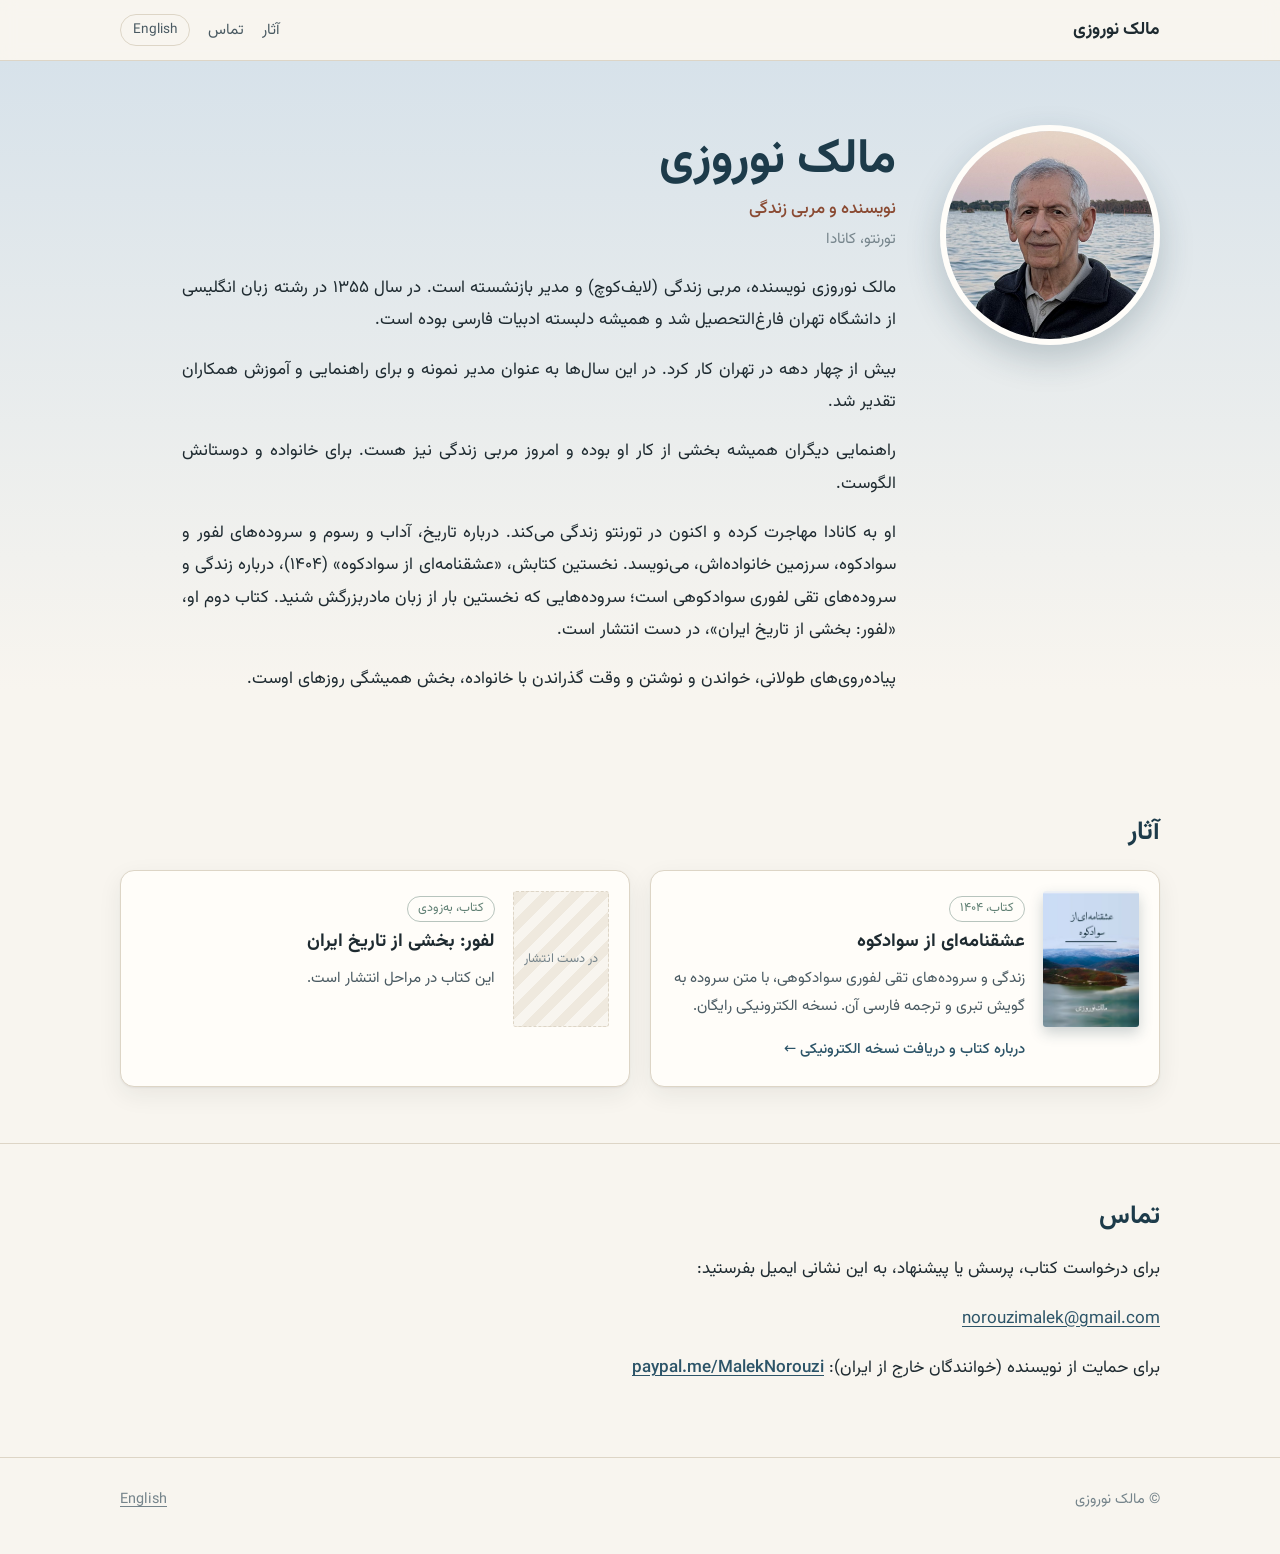
==== index.html @ 85e14bf8 "Add files via upload" ====
<!doctype html>
<html lang="fa" dir="rtl">
<head>
  <meta charset="utf-8">
  <meta name="viewport" content="width=device-width, initial-scale=1">
  <title>مالک نوروزی</title>
  <meta name="description" content="مالک نوروزی، نویسنده و مربی زندگی در تورنتو. نوشته‌هایی درباره تاریخ، آداب و رسوم و سروده‌های لفور و سوادکوه.">
  <link rel="canonical" href="https://maleknorouzi.com/">
  <meta property="og:type" content="profile">
  <meta property="og:title" content="مالک نوروزی">
  <meta property="og:description" content="کتاب‌ها و نوشته‌هایی درباره تاریخ، فرهنگ و سروده‌های لفور، سوادکوه و مازندران.">
  <meta property="og:image" content="https://maleknorouzi.com/assets/img/og.jpg">
  <link rel="alternate" hreflang="fa" href="https://maleknorouzi.com/">
  <link rel="alternate" hreflang="en" href="https://maleknorouzi.com/en/">
  <link rel="icon" href="assets/img/favicon.svg" type="image/svg+xml">
  <link rel="stylesheet" href="assets/css/site.css">
</head>
<body>

<header class="site-header">
  <div class="wrap">
    <a class="brand" href="./">مالک نوروزی</a>
    <nav class="nav">
      <a href="#works">آثار</a>
      <a href="#contact" data-requires="email">تماس</a>
      <a class="lang" href="en/" lang="en">English</a>
    </nav>
  </div>
</header>

<main>
  <section class="profile">
    <div class="wrap">
      <img class="headshot" src="assets/img/headshot.jpg" width="800" height="800" alt="مالک نوروزی">
      <div class="profile-text">
        <h1>مالک نوروزی</h1>
        <p class="role">نویسنده و مربی زندگی</p>
        <p class="place">تورنتو، کانادا</p>
        <div class="bio prose">
          <p>مالک نوروزی نویسنده، مربی زندگی (لایف‌کوچ) و مدیر بازنشسته است. در سال ۱۳۵۵ در رشته زبان انگلیسی از دانشگاه تهران فارغ‌التحصیل شد و همیشه دلبسته ادبیات فارسی بوده است.</p>
          <p>بیش از چهار دهه در تهران کار کرد. در این سال‌ها به عنوان مدیر نمونه و برای راهنمایی و آموزش همکاران تقدیر شد.</p>
          <p>راهنمایی دیگران همیشه بخشی از کار او بوده و امروز مربی زندگی نیز هست. برای خانواده و دوستانش الگوست.</p>
          <p>او به کانادا مهاجرت کرده و اکنون در تورنتو زندگی می‌کند. درباره تاریخ، آداب و رسوم و سروده‌های لفور و سوادکوه، سرزمین خانواده‌اش، می‌نویسد. نخستین کتابش، «عشقنامه‌ای از سوادکوه» (۱۴۰۴)، درباره زندگی و سروده‌های تقی لفوری سوادکوهی است؛ سروده‌هایی که نخستین بار از زبان مادربزرگش شنید. کتاب دوم او، «لفور: بخشی از تاریخ ایران»، در دست انتشار است.</p>
          <p>پیاده‌روی‌های طولانی، خواندن و نوشتن و وقت گذراندن با خانواده، بخش همیشگی روزهای اوست.</p>
        </div>
      </div>
    </div>
  </section>

  <section class="block" id="works">
    <div class="wrap">
      <h2>آثار</h2>
      <div class="works">

        <a class="work work-link" href="eshghnameh/">
          <img class="thumb" src="assets/img/cover-sm.jpg" width="420" height="594" alt="">
          <div>
            <span class="kind">کتاب، ۱۴۰۴</span>
            <h3>عشقنامه‌ای از سوادکوه</h3>
            <p>زندگی و سروده‌های تقی لفوری سوادکوهی، با متن سروده به گویش تبری و ترجمه فارسی آن. نسخه الکترونیکی رایگان.</p>
            <span class="more">درباره کتاب و دریافت نسخه الکترونیکی ←</span>
          </div>
        </a>

        <div class="work">
          <div class="thumb-placeholder">در دست انتشار</div>
          <div>
            <span class="kind">کتاب، به‌زودی</span>
            <h3>لفور: بخشی از تاریخ ایران</h3>
            <p>این کتاب در مراحل انتشار است.</p>
          </div>
        </div>

        <!-- ============================================================
             AUDIO PIECE TEMPLATE: copy this block, remove the comment
             markers, and put the .mp3 file in assets/audio/
        <div class="work audio">
          <div>
            <span class="kind">صوتی، ۱۴۰۴</span>
            <h3>عنوان قطعه</h3>
            <p>یک یا دو جمله درباره این قطعه.</p>
            <audio controls preload="none" src="assets/audio/FILE-NAME.mp3"></audio>
          </div>
        </div>
             ============================================================ -->

      </div>
    </div>
  </section>

  <section class="block" id="contact" data-requires="email">
    <div class="wrap"><div class="prose">
      <h2>تماس</h2>
      <p>برای درخواست کتاب، پرسش یا پیشنهاد، به این نشانی ایمیل بفرستید:</p>
      <p><a class="email-text" data-email-link data-show-address href="#"></a></p>
      <p>برای حمایت از نویسنده (خوانندگان خارج از ایران): <a class="paypal-link" href="https://paypal.me/MalekNorouzi" target="_blank" rel="noopener">paypal.me/MalekNorouzi</a></p>
    </div></div>
  </section>
</main>

<footer class="site-footer">
  <div class="wrap">
    <span>© مالک نوروزی</span>
    <a href="en/" lang="en">English</a>
  </div>
</footer>

<script src="assets/js/config.js"></script>
<script src="assets/js/site.js"></script>
</body>
</html>
---- assets/css/site.css ----
/* Malek Norouzi: personal site
   Fonts are self-hosted so the site does not depend on Google or any CDN
   (those can be slow or blocked for visitors in Iran). */

@font-face { font-family: "Vazirmatn"; src: url("../fonts/Vazirmatn-Regular.woff2") format("woff2"); font-weight: 400; font-display: swap; }
@font-face { font-family: "Vazirmatn"; src: url("../fonts/Vazirmatn-Medium.woff2") format("woff2"); font-weight: 500; font-display: swap; }
@font-face { font-family: "Vazirmatn"; src: url("../fonts/Vazirmatn-Bold.woff2") format("woff2"); font-weight: 700; font-display: swap; }

:root {
  --paper: #f8f5ef;
  --paper-2: #efe9de;
  --card: #fffdf9;
  --ink: #1e2a30;
  --ink-2: #4a5a62;
  --ink-3: #75848b;
  --line: #ddd5c6;
  --deep: #1d3b4a;        /* mountain slate from the cover */
  --deep-2: #2c5468;
  --lake: #5f7f73;
  --earth: #8a4a32;       /* red-brown hillside from the cover */
  --sky: #d7e2ea;
  --ok: #2f6b4f;
  --err: #9a3b2b;
  --radius: 14px;
  --shadow: 0 1px 2px rgba(30, 42, 48, .06), 0 8px 24px rgba(30, 42, 48, .07);
  color-scheme: light;
}
@media (prefers-color-scheme: dark) {
  :root {
    --paper: #12191d;
    --paper-2: #182227;
    --card: #1b262c;
    --ink: #e9e5dc;
    --ink-2: #b7bfc2;
    --ink-3: #8b979c;
    --line: #2c3a41;
    --deep: #9cc1d3;
    --deep-2: #b9d4e1;
    --lake: #8fb1a4;
    --earth: #d99a7c;
    --sky: #22313a;
    --ok: #7cc3a0;
    --err: #e59a86;
    --shadow: 0 1px 2px rgba(0,0,0,.3), 0 8px 24px rgba(0,0,0,.25);
    color-scheme: dark;
  }
}

* { box-sizing: border-box; }
html { -webkit-text-size-adjust: 100%; scroll-behavior: smooth; }
body {
  margin: 0;
  background: var(--paper);
  color: var(--ink);
  font-family: "Vazirmatn", Tahoma, "Segoe UI", system-ui, sans-serif;
  font-size: 17px;
  line-height: 1.9;
  text-rendering: optimizeLegibility;
}
html[lang="en"] body { line-height: 1.7; }

img { max-width: 100%; height: auto; display: block; }
a { color: var(--deep-2); text-underline-offset: 3px; }
a:hover { color: var(--earth); }

.wrap { width: min(1040px, 100% - 32px); margin-inline: auto; }

/* ---------- header ---------- */
.site-header {
  border-bottom: 1px solid var(--line);
  background: color-mix(in srgb, var(--paper) 88%, transparent);
  position: sticky; top: 0; z-index: 10;
  backdrop-filter: blur(8px);
}
.site-header .wrap {
  display: flex; align-items: center; justify-content: space-between;
  gap: 16px; min-height: 60px;
}
.brand { font-weight: 700; font-size: 1.1rem; color: var(--ink); text-decoration: none; letter-spacing: 0; }
.nav { display: flex; gap: 6px 18px; flex-wrap: wrap; align-items: center; }
.nav a { color: var(--ink-2); text-decoration: none; font-size: .95rem; }
.nav a:hover { color: var(--ink); }
.nav .lang {
  border: 1px solid var(--line); border-radius: 999px; padding: 2px 12px;
  font-size: .85rem; color: var(--ink-2);
}
@media (max-width: 560px) {
  .nav a:not(.lang) { display: none; }
}

/* ---------- hero (home) ---------- */
.hero {
  position: relative;
  padding: 72px 0 56px;
  background:
    linear-gradient(to bottom, var(--sky), var(--paper) 85%);
  overflow: hidden;
}
.hero .wrap { display: grid; grid-template-columns: 1.3fr .7fr; gap: 48px; align-items: center; }
.hero h1 { font-size: clamp(2.2rem, 6vw, 3.4rem); line-height: 1.25; margin: 0 0 12px; color: var(--deep); }
.hero .lede { font-size: 1.15rem; color: var(--ink-2); margin: 0 0 28px; max-width: 34em; }
.hero .cover-link { justify-self: center; }
.hero .cover-link img { width: 230px; border-radius: 4px; box-shadow: 0 18px 40px rgba(29,59,74,.28); transform: rotate(-1.5deg); transition: transform .3s; }
html[dir="ltr"] .hero .cover-link img { transform: rotate(1.5deg); }
.hero .cover-link:hover img { transform: rotate(0); }
@media (max-width: 760px) {
  .hero { padding: 44px 0 36px; }
  .hero .wrap { grid-template-columns: 1fr; gap: 28px; }
  .hero .cover-link img { width: 180px; }
}

.btn {
  display: inline-flex; align-items: center; justify-content: center; gap: 8px;
  padding: 10px 20px; border-radius: 999px;
  font: inherit; font-weight: 500; font-size: .98rem; line-height: 1.5;
  text-decoration: none; cursor: pointer; border: 1px solid transparent;
  transition: background .15s, color .15s, border-color .15s;
}
.btn-primary { background: var(--deep); color: var(--paper); }
.btn-primary:hover { background: var(--deep-2); color: var(--paper); }
.btn-ghost { background: transparent; color: var(--deep); border-color: color-mix(in srgb, var(--deep) 35%, transparent); }
.btn-ghost:hover { border-color: var(--deep); color: var(--deep); }
.btn-row { display: flex; flex-wrap: wrap; gap: 10px; }

/* ---------- sections ---------- */
section.block { padding: 56px 0; }
section.block + section.block { border-top: 1px solid var(--line); }
.eyebrow { color: var(--earth); font-weight: 500; font-size: .9rem; margin: 0 0 4px; letter-spacing: .02em; }
h2 { font-size: 1.6rem; line-height: 1.4; margin: 0 0 20px; color: var(--deep); }
h3 { font-size: 1.15rem; line-height: 1.5; margin: 0 0 8px; }
p { margin: 0 0 1em; }
.muted { color: var(--ink-3); }
.small { font-size: .9rem; }
.prose { max-width: 42em; }
.prose p { text-align: justify; }
html[lang="en"] .prose p { text-align: start; }
@media (max-width: 560px) { .prose p { text-align: start; } }

/* ---------- works grid ---------- */
.works { display: grid; grid-template-columns: repeat(auto-fill, minmax(290px, 1fr)); gap: 20px; }
.work {
  background: var(--card); border: 1px solid var(--line); border-radius: var(--radius);
  box-shadow: var(--shadow); padding: 20px; display: grid; grid-template-columns: 96px 1fr; gap: 18px;
  align-items: start;
}
.work .thumb { width: 96px; border-radius: 3px; box-shadow: 0 6px 14px rgba(29,59,74,.22); }
.work .thumb-placeholder {
  width: 96px; aspect-ratio: 1414 / 2000; border-radius: 3px;
  background: repeating-linear-gradient(135deg, var(--paper-2) 0 10px, var(--paper) 10px 20px);
  border: 1px dashed var(--line); display: grid; place-items: center; color: var(--ink-3); font-size: .8rem; text-align: center; padding: 6px;
}
.work .kind { display: inline-block; font-size: .78rem; color: var(--lake); border: 1px solid color-mix(in srgb, var(--lake) 45%, transparent); border-radius: 999px; padding: 0 10px; margin-bottom: 6px; }
.work h3 a { color: var(--ink); text-decoration: none; }
.work h3 a:hover { color: var(--earth); }
.work p { color: var(--ink-2); font-size: .95rem; margin-bottom: 12px; }
.work audio { width: 100%; margin-top: 4px; }
.work.audio { grid-template-columns: 1fr; }

/* ---------- book page ---------- */
.book-hero { padding: 56px 0 40px; background: linear-gradient(to bottom, var(--sky), var(--paper) 90%); }
.book-hero .wrap { display: grid; grid-template-columns: 280px 1fr; gap: 48px; align-items: start; }
.book-hero .cover { width: 280px; border-radius: 4px; box-shadow: 0 22px 48px rgba(29,59,74,.3); }
.book-hero h1 { font-size: clamp(2rem, 5vw, 2.8rem); line-height: 1.3; margin: 0 0 4px; color: var(--deep); }
.book-hero .subtitle { font-size: 1.15rem; color: var(--ink-2); margin: 0 0 4px; }
.book-hero .author { font-size: 1.1rem; color: var(--ink-2); margin: 0 0 20px; }
.facts { display: grid; grid-template-columns: auto 1fr; gap: 2px 16px; margin: 0 0 24px; font-size: .93rem; }
.facts dt { color: var(--ink-3); }
.facts dd { margin: 0; color: var(--ink); }
.ltr-num { direction: ltr; unicode-bidi: isolate; display: inline-block; }
@media (max-width: 760px) {
  .book-hero .wrap { grid-template-columns: 1fr; gap: 24px; }
  .book-hero .cover { width: 200px; }
}

.toc { columns: 2 260px; column-gap: 32px; padding: 0; margin: 0; list-style: none; counter-reset: c; }
.toc li { break-inside: avoid; padding: 6px 0; border-bottom: 1px dotted var(--line); color: var(--ink-2); font-size: .95rem; }

.gallery { display: grid; grid-template-columns: repeat(4, 1fr); gap: 14px; }
.gallery figure { margin: 0; }
.gallery img { border-radius: 8px; aspect-ratio: 3 / 2; object-fit: cover; width: 100%; }
.gallery figcaption { font-size: .88rem; color: var(--ink-3); margin-top: 6px; }
@media (max-width: 760px) { .gallery { grid-template-columns: 1fr 1fr; } }

/* ---------- request + gift panels ---------- */
.panels { display: grid; grid-template-columns: 1.15fr .85fr; gap: 24px; align-items: start; }
@media (max-width: 860px) { .panels { grid-template-columns: 1fr; } }
.panel { background: var(--card); border: 1px solid var(--line); border-radius: var(--radius); box-shadow: var(--shadow); padding: 28px; }
.panel h2 { font-size: 1.35rem; margin-bottom: 8px; }
.panel.gift { background: color-mix(in srgb, var(--card) 85%, var(--sky)); }

form .field { margin-bottom: 16px; }
form label.lbl { display: block; font-weight: 500; font-size: .95rem; margin-bottom: 4px; }
form .opt { color: var(--ink-3); font-weight: 400; font-size: .85rem; }
input[type=text], input[type=email], textarea {
  width: 100%; font: inherit; font-size: 1rem; color: var(--ink);
  background: var(--paper); border: 1px solid var(--line); border-radius: 10px; padding: 10px 12px;
}
input[type=email] { direction: ltr; text-align: start; }
html[dir="rtl"] input[type=email] { text-align: right; }
textarea { min-height: 90px; resize: vertical; }
input:focus, textarea:focus { outline: 2px solid color-mix(in srgb, var(--deep) 50%, transparent); outline-offset: 1px; border-color: var(--deep); }
.choices { display: flex; flex-wrap: wrap; gap: 8px; }
.choices label {
  display: inline-flex; align-items: center; gap: 6px; cursor: pointer;
  border: 1px solid var(--line); border-radius: 999px; padding: 4px 14px; font-size: .93rem; background: var(--paper);
}
.choices input { accent-color: var(--deep); margin: 0; }
.choices label:has(input:checked) { border-color: var(--deep); background: color-mix(in srgb, var(--sky) 60%, var(--paper)); }
.hint { font-size: .85rem; color: var(--ink-3); margin-top: 4px; }
.hp { position: absolute; width: 1px; height: 1px; overflow: hidden; clip-path: inset(50%); white-space: nowrap; }

.status { margin-top: 14px; padding: 12px 14px; border-radius: 10px; font-size: .95rem; display: none; }
.status.show { display: block; }
.status.ok { background: color-mix(in srgb, var(--ok) 12%, var(--card)); color: var(--ok); border: 1px solid color-mix(in srgb, var(--ok) 35%, transparent); }
.status.err { background: color-mix(in srgb, var(--err) 10%, var(--card)); color: var(--err); border: 1px solid color-mix(in srgb, var(--err) 35%, transparent); }

.fallback { margin-top: 18px; padding-top: 14px; border-top: 1px dashed var(--line); font-size: .92rem; color: var(--ink-2); }
.fallback a { font-weight: 500; }
.email-text { direction: ltr; unicode-bidi: isolate; }

.amounts { display: flex; flex-wrap: wrap; gap: 8px; margin: 14px 0 10px; }
.amounts .btn { padding: 8px 18px; }
.pay-alt { margin-top: 16px; display: grid; gap: 8px; font-size: .93rem; }
.pay-alt .row { display: flex; flex-wrap: wrap; gap: 4px 10px; align-items: baseline; }
.pay-alt .k { color: var(--ink-3); min-width: 4.5em; }
.pay-alt code { font-family: inherit; direction: ltr; unicode-bidi: isolate; background: var(--paper); border: 1px solid var(--line); border-radius: 6px; padding: 0 8px; }
.copy { font: inherit; font-size: .8rem; color: var(--deep-2); background: none; border: 0; cursor: pointer; padding: 0; text-decoration: underline; }

.hidden { display: none !important; }

/* ---------- footer ---------- */
.site-footer { border-top: 1px solid var(--line); padding: 28px 0 40px; color: var(--ink-3); font-size: .9rem; }
.site-footer .wrap { display: flex; flex-wrap: wrap; gap: 8px 24px; justify-content: space-between; }
.site-footer a { color: var(--ink-3); }

/* ---------- profile (landing page) ---------- */
.profile {
  padding: 64px 0 48px;
  background: linear-gradient(to bottom, var(--sky), var(--paper) 90%);
}
.profile .wrap { display: grid; grid-template-columns: 220px 1fr; gap: 44px; align-items: start; }
.headshot {
  width: 220px; aspect-ratio: 1 / 1; object-fit: cover;
  border-radius: 50%; border: 6px solid var(--card);
  box-shadow: 0 14px 34px rgba(29,59,74,.22);
}
.profile h1 { font-size: clamp(2.1rem, 5.5vw, 3rem); line-height: 1.25; margin: 6px 0 2px; color: var(--deep); }
.profile .role { color: var(--earth); font-weight: 500; margin: 0; }
.profile .place { color: var(--ink-3); font-size: .95rem; margin: 0 0 18px; }
.profile .bio p { color: var(--ink); }
@media (max-width: 760px) {
  .profile { padding: 40px 0 28px; }
  .profile .wrap { grid-template-columns: 1fr; gap: 20px; }
  .headshot { width: 150px; }
}

#works h2, #contact h2 { margin-bottom: 18px; }
a.work-link { color: inherit; text-decoration: none; transition: border-color .15s, transform .15s, box-shadow .15s; }
a.work-link:hover { border-color: color-mix(in srgb, var(--deep) 40%, var(--line)); transform: translateY(-2px); }
a.work-link h3 { color: var(--ink); }
a.work-link:hover h3 { color: var(--earth); }
.work .more { font-size: .92rem; font-weight: 500; color: var(--deep-2); }
@media (min-width: 900px) {
  .works { grid-template-columns: repeat(2, 1fr); }
}

/* note under gift options */
.gift-note { font-size: .85rem; color: var(--ink-3); margin-top: 14px; }

/* PayPal account line */
.paypal-line { margin: 10px 0 4px; font-size: .98rem; }
.paypal-line .k { color: var(--ink-2); font-weight: 500; }
a.paypal-link { direction: ltr; unicode-bidi: isolate; font-weight: 500; }
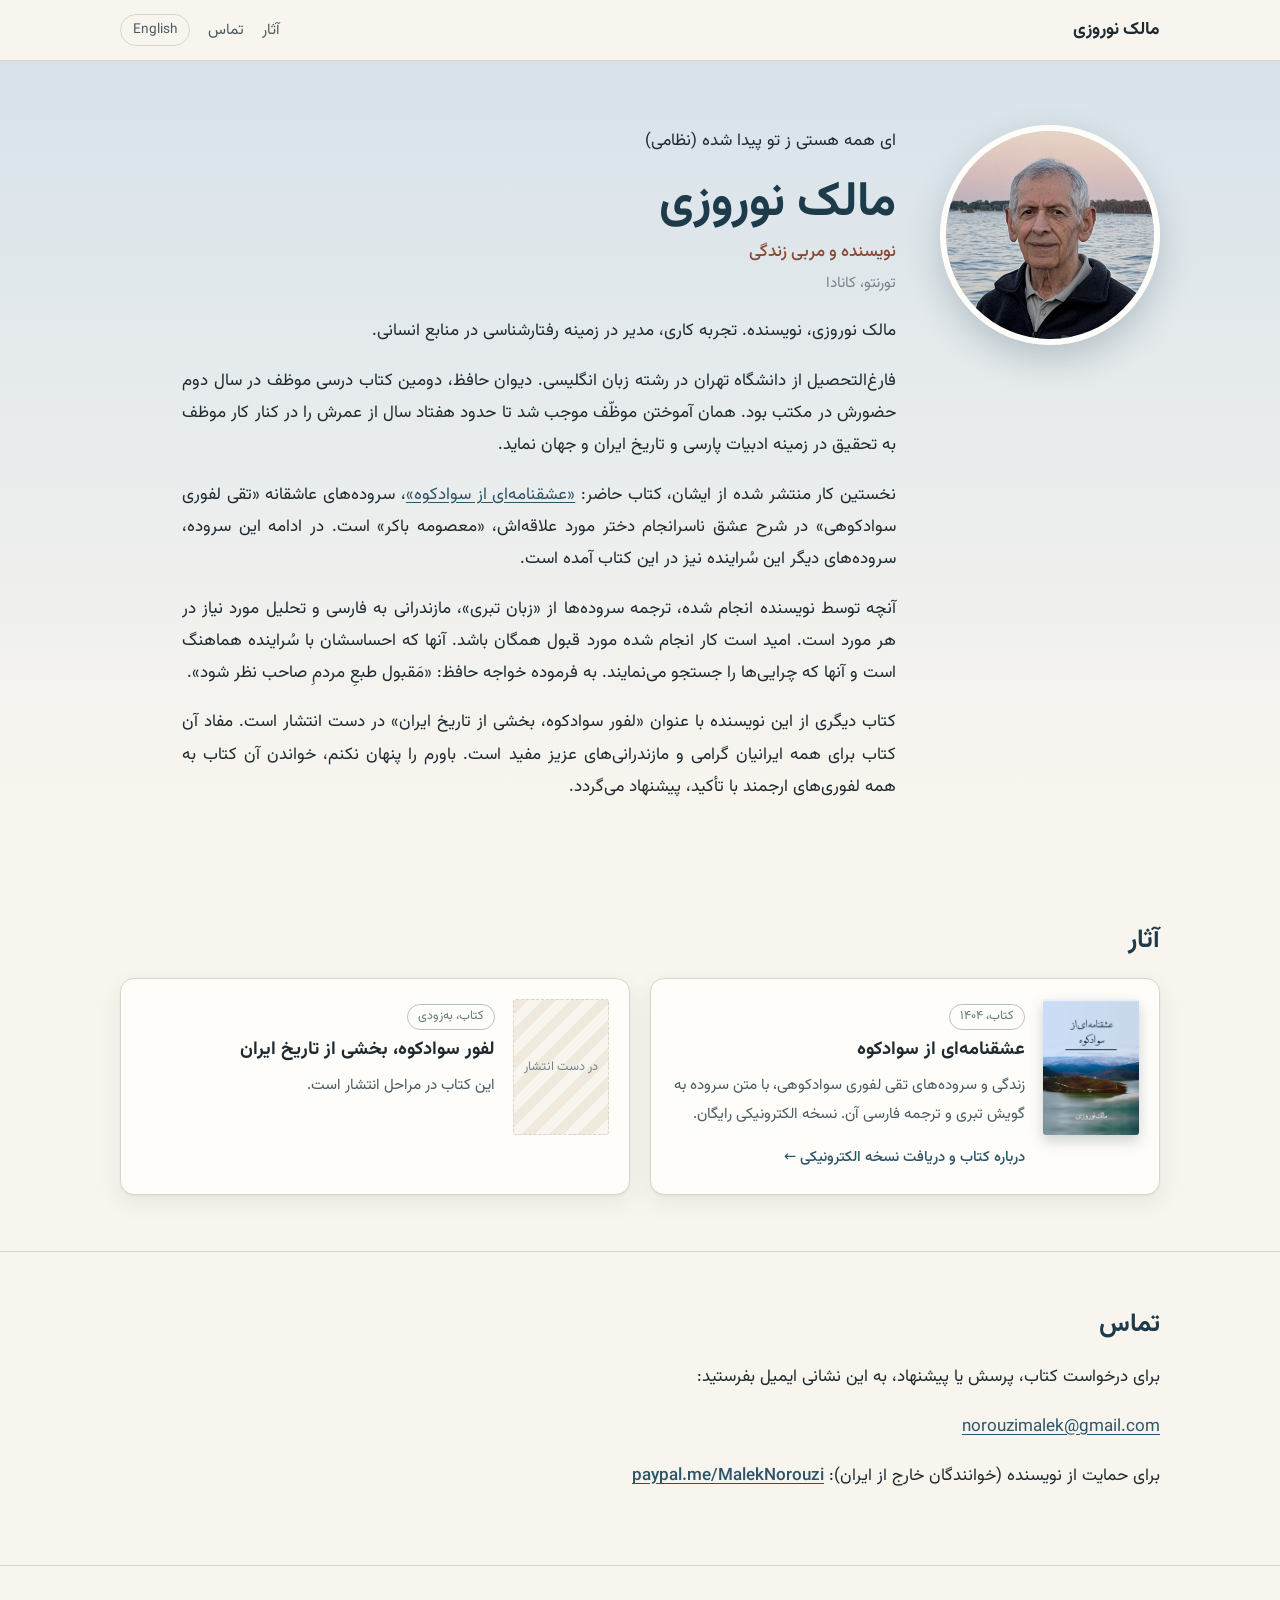
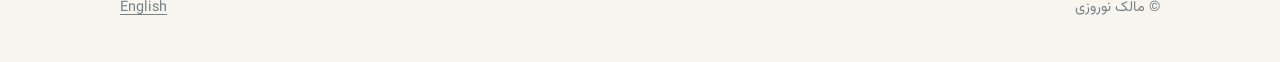
==== commit 6fd9ac45: "Add files via upload" ====
--- a/index.html
+++ b/index.html
@@ -33,15 +33,16 @@
     <div class="wrap">
       <img class="headshot" src="assets/img/headshot.jpg" width="800" height="800" alt="مالک نوروزی">
       <div class="profile-text">
+        <p class="epigraph">ای همه هستی ز تو پیدا شده <span class="src">(نظامی)</span></p>
         <h1>مالک نوروزی</h1>
         <p class="role">نویسنده و مربی زندگی</p>
         <p class="place">تورنتو، کانادا</p>
         <div class="bio prose">
-          <p>مالک نوروزی نویسنده، مربی زندگی (لایف‌کوچ) و مدیر بازنشسته است. در سال ۱۳۵۵ در رشته زبان انگلیسی از دانشگاه تهران فارغ‌التحصیل شد و همیشه دلبسته ادبیات فارسی بوده است.</p>
-          <p>بیش از چهار دهه در تهران کار کرد. در این سال‌ها به عنوان مدیر نمونه و برای راهنمایی و آموزش همکاران تقدیر شد.</p>
-          <p>راهنمایی دیگران همیشه بخشی از کار او بوده و امروز مربی زندگی نیز هست. برای خانواده و دوستانش الگوست.</p>
-          <p>او به کانادا مهاجرت کرده و اکنون در تورنتو زندگی می‌کند. درباره تاریخ، آداب و رسوم و سروده‌های لفور و سوادکوه، سرزمین خانواده‌اش، می‌نویسد. نخستین کتابش، «عشقنامه‌ای از سوادکوه» (۱۴۰۴)، درباره زندگی و سروده‌های تقی لفوری سوادکوهی است؛ سروده‌هایی که نخستین بار از زبان مادربزرگش شنید. کتاب دوم او، «لفور: بخشی از تاریخ ایران»، در دست انتشار است.</p>
-          <p>پیاده‌روی‌های طولانی، خواندن و نوشتن و وقت گذراندن با خانواده، بخش همیشگی روزهای اوست.</p>
+          <p>مالک نوروزی، نویسنده. تجربه کاری، مدیر در زمینه رفتارشناسی در منابع انسانی.</p>
+          <p>فارغ‌التحصیل از دانشگاه تهران در رشته زبان انگلیسی. دیوان حافظ، دومین کتاب درسی موظف در سال دوم حضورش در مکتب بود. همان آموختن موظّف موجب شد تا حدود هفتاد سال از عمرش را در کنار کار موظف به تحقیق در زمینه ادبیات پارسی و تاریخ ایران و جهان نماید.</p>
+          <p>نخستین کار منتشر شده از ایشان، کتاب حاضر: <a href="eshghnameh/">«عشقنامه‌ای از سوادکوه»</a>، سروده‌های عاشقانه «تقی لفوری سوادکوهی» در شرح عشق ناسرانجام دختر مورد علاقه‌اش، «معصومه باکر» است. در ادامه این سروده، سروده‌های دیگر این سُراینده نیز در این کتاب آمده است.</p>
+          <p>آنچه توسط نویسنده انجام شده، ترجمه سروده‌ها از «زبان تبری»، مازندرانی به فارسی و تحلیل مورد نیاز در هر مورد است. امید است کار انجام شده مورد قبول همگان باشد. آنها که احساسشان با سُراینده هماهنگ است و آنها که چرایی‌ها را جستجو می‌نمایند. به فرموده خواجه حافظ: «مَقبول طبعِ مردمِ صاحب نظر شود».</p>
+          <p>کتاب دیگری از این نویسنده با عنوان «لفور سوادکوه، بخشی از تاریخ ایران» در دست انتشار است. مفاد آن کتاب برای همه ایرانیان گرامی و مازندرانی‌های عزیز مفید است. باورم را پنهان نکنم، خواندن آن کتاب به همه لفوری‌های ارجمند با تأکید، پیشنهاد می‌گردد.</p>
         </div>
       </div>
     </div>
@@ -66,7 +67,7 @@
           <div class="thumb-placeholder">در دست انتشار</div>
           <div>
             <span class="kind">کتاب، به‌زودی</span>
-            <h3>لفور: بخشی از تاریخ ایران</h3>
+            <h3>لفور سوادکوه، بخشی از تاریخ ایران</h3>
             <p>این کتاب در مراحل انتشار است.</p>
           </div>
         </div>
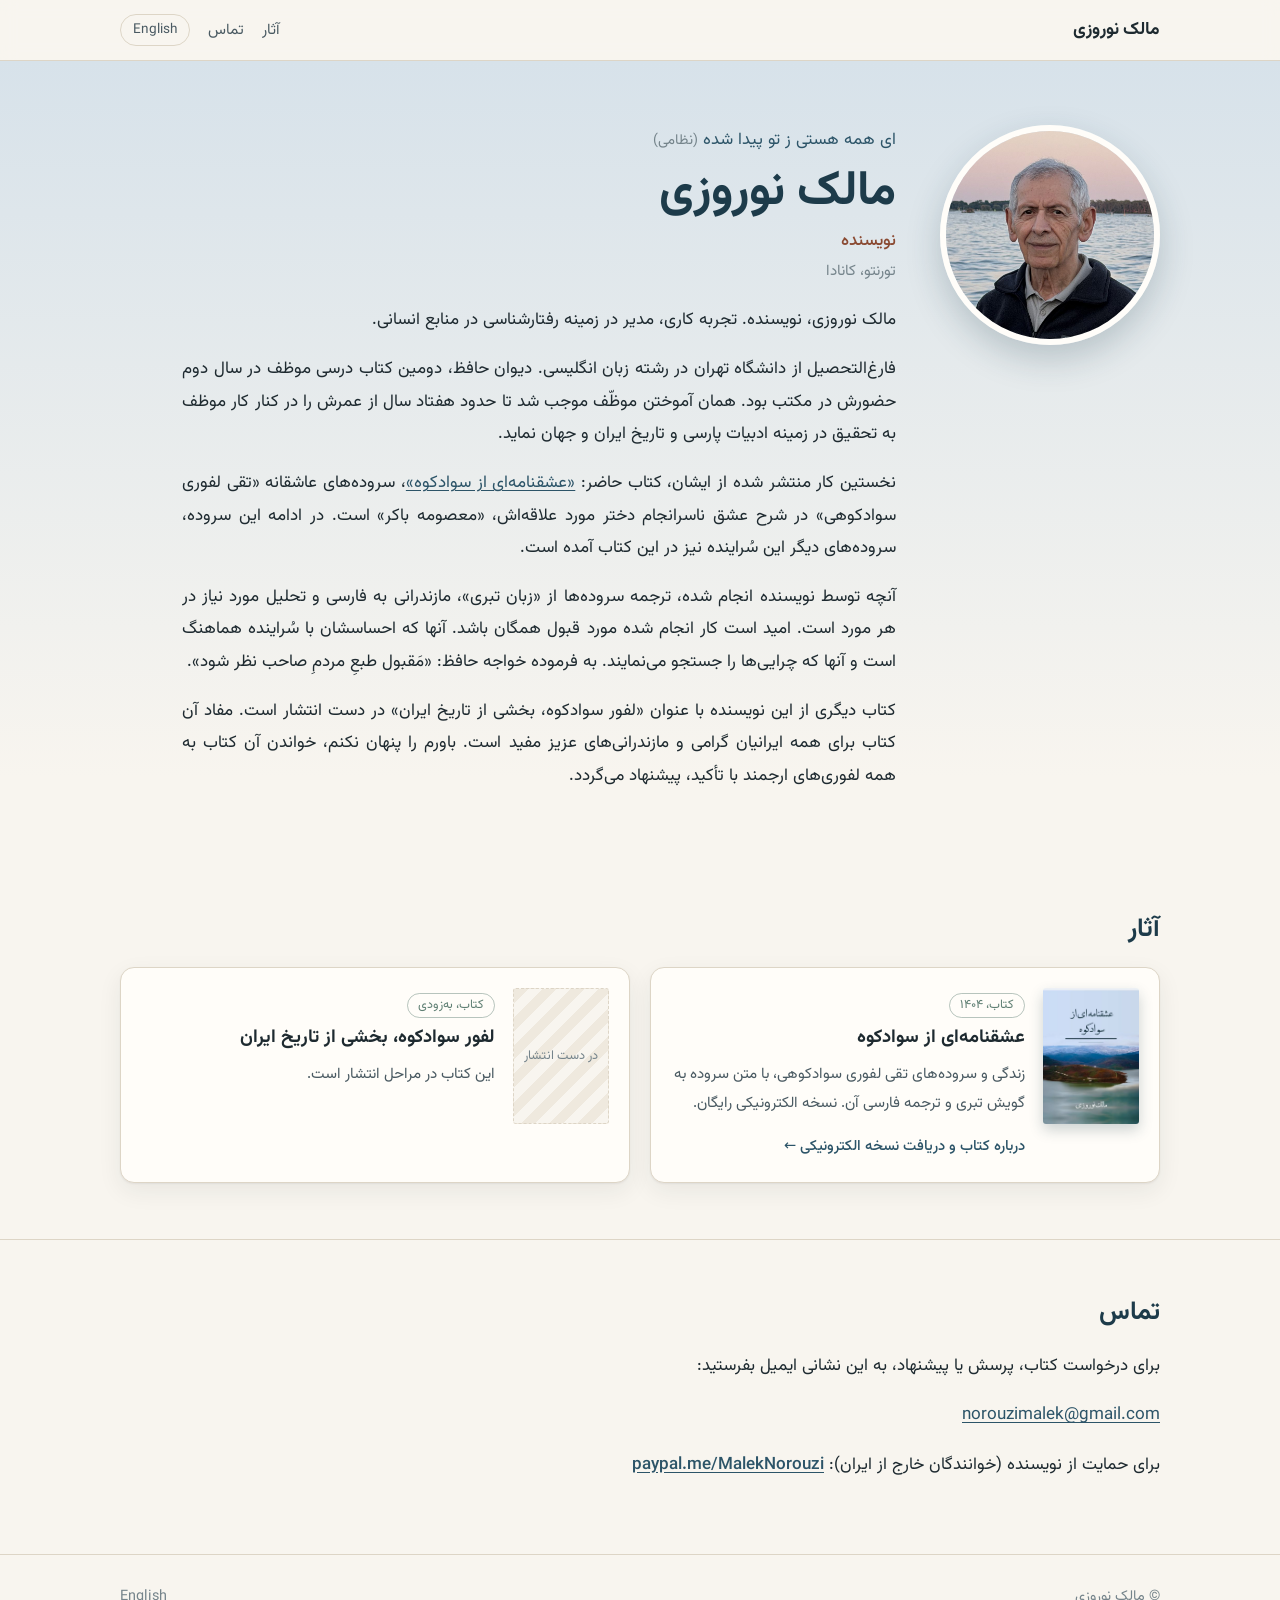
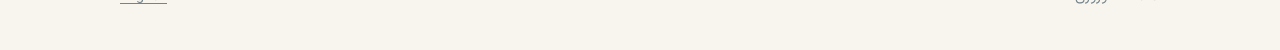
==== commit 2d27cc5c: "Add files via upload" ====
--- a/index.html
+++ b/index.html
@@ -4,7 +4,7 @@
   <meta charset="utf-8">
   <meta name="viewport" content="width=device-width, initial-scale=1">
   <title>مالک نوروزی</title>
-  <meta name="description" content="مالک نوروزی، نویسنده و مربی زندگی در تورنتو. نوشته‌هایی درباره تاریخ، آداب و رسوم و سروده‌های لفور و سوادکوه.">
+  <meta name="description" content="مالک نوروزی، نویسنده، تورنتو. نوشته‌هایی درباره تاریخ، آداب و رسوم و سروده‌های لفور و سوادکوه.">
   <link rel="canonical" href="https://maleknorouzi.com/">
   <meta property="og:type" content="profile">
   <meta property="og:title" content="مالک نوروزی">
@@ -35,7 +35,7 @@
       <div class="profile-text">
         <p class="epigraph">ای همه هستی ز تو پیدا شده <span class="src">(نظامی)</span></p>
         <h1>مالک نوروزی</h1>
-        <p class="role">نویسنده و مربی زندگی</p>
+        <p class="role">نویسنده</p>
         <p class="place">تورنتو، کانادا</p>
         <div class="bio prose">
           <p>مالک نوروزی، نویسنده. تجربه کاری، مدیر در زمینه رفتارشناسی در منابع انسانی.</p>
--- a/assets/css/site.css
+++ b/assets/css/site.css
@@ -271,3 +271,7 @@
 .paypal-line { margin: 10px 0 4px; font-size: .98rem; }
 .paypal-line .k { color: var(--ink-2); font-weight: 500; }
 a.paypal-link { direction: ltr; unicode-bidi: isolate; font-weight: 500; }
+
+/* epigraph above the name */
+.profile .epigraph { margin: 0 0 6px; color: var(--deep-2); font-size: 1.05rem; }
+.profile .epigraph .src { color: var(--ink-3); font-size: .9rem; }
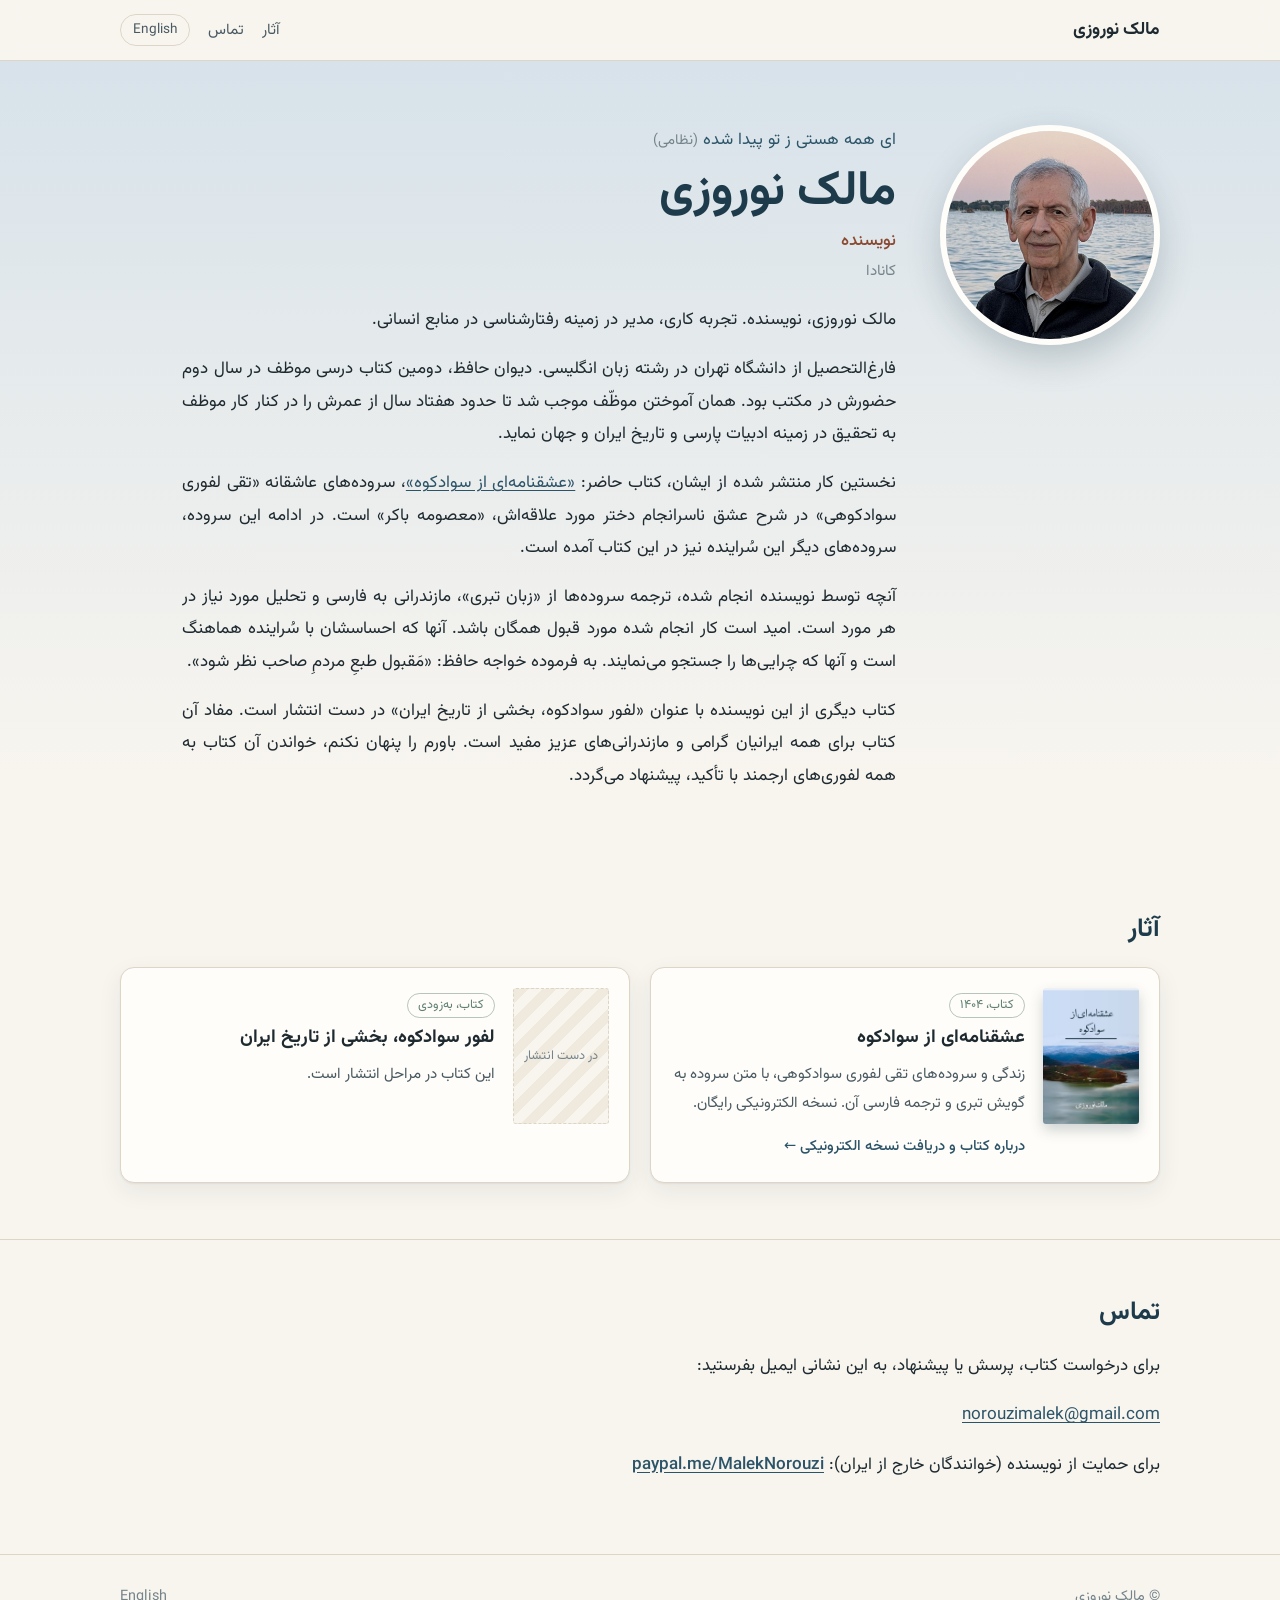
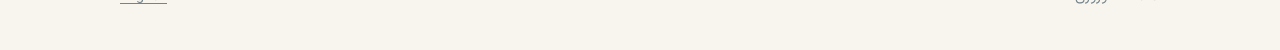
==== commit 5a450f0e: "Remove Toronto from location" ====
--- a/index.html
+++ b/index.html
@@ -4,7 +4,7 @@
   <meta charset="utf-8">
   <meta name="viewport" content="width=device-width, initial-scale=1">
   <title>مالک نوروزی</title>
-  <meta name="description" content="مالک نوروزی، نویسنده، تورنتو. نوشته‌هایی درباره تاریخ، آداب و رسوم و سروده‌های لفور و سوادکوه.">
+  <meta name="description" content="مالک نوروزی، نویسنده. نوشته‌هایی درباره تاریخ، آداب و رسوم و سروده‌های لفور و سوادکوه.">
   <link rel="canonical" href="https://maleknorouzi.com/">
   <meta property="og:type" content="profile">
   <meta property="og:title" content="مالک نوروزی">
@@ -36,7 +36,7 @@
         <p class="epigraph">ای همه هستی ز تو پیدا شده <span class="src">(نظامی)</span></p>
         <h1>مالک نوروزی</h1>
         <p class="role">نویسنده</p>
-        <p class="place">تورنتو، کانادا</p>
+        <p class="place">کانادا</p>
         <div class="bio prose">
           <p>مالک نوروزی، نویسنده. تجربه کاری، مدیر در زمینه رفتارشناسی در منابع انسانی.</p>
           <p>فارغ‌التحصیل از دانشگاه تهران در رشته زبان انگلیسی. دیوان حافظ، دومین کتاب درسی موظف در سال دوم حضورش در مکتب بود. همان آموختن موظّف موجب شد تا حدود هفتاد سال از عمرش را در کنار کار موظف به تحقیق در زمینه ادبیات پارسی و تاریخ ایران و جهان نماید.</p>
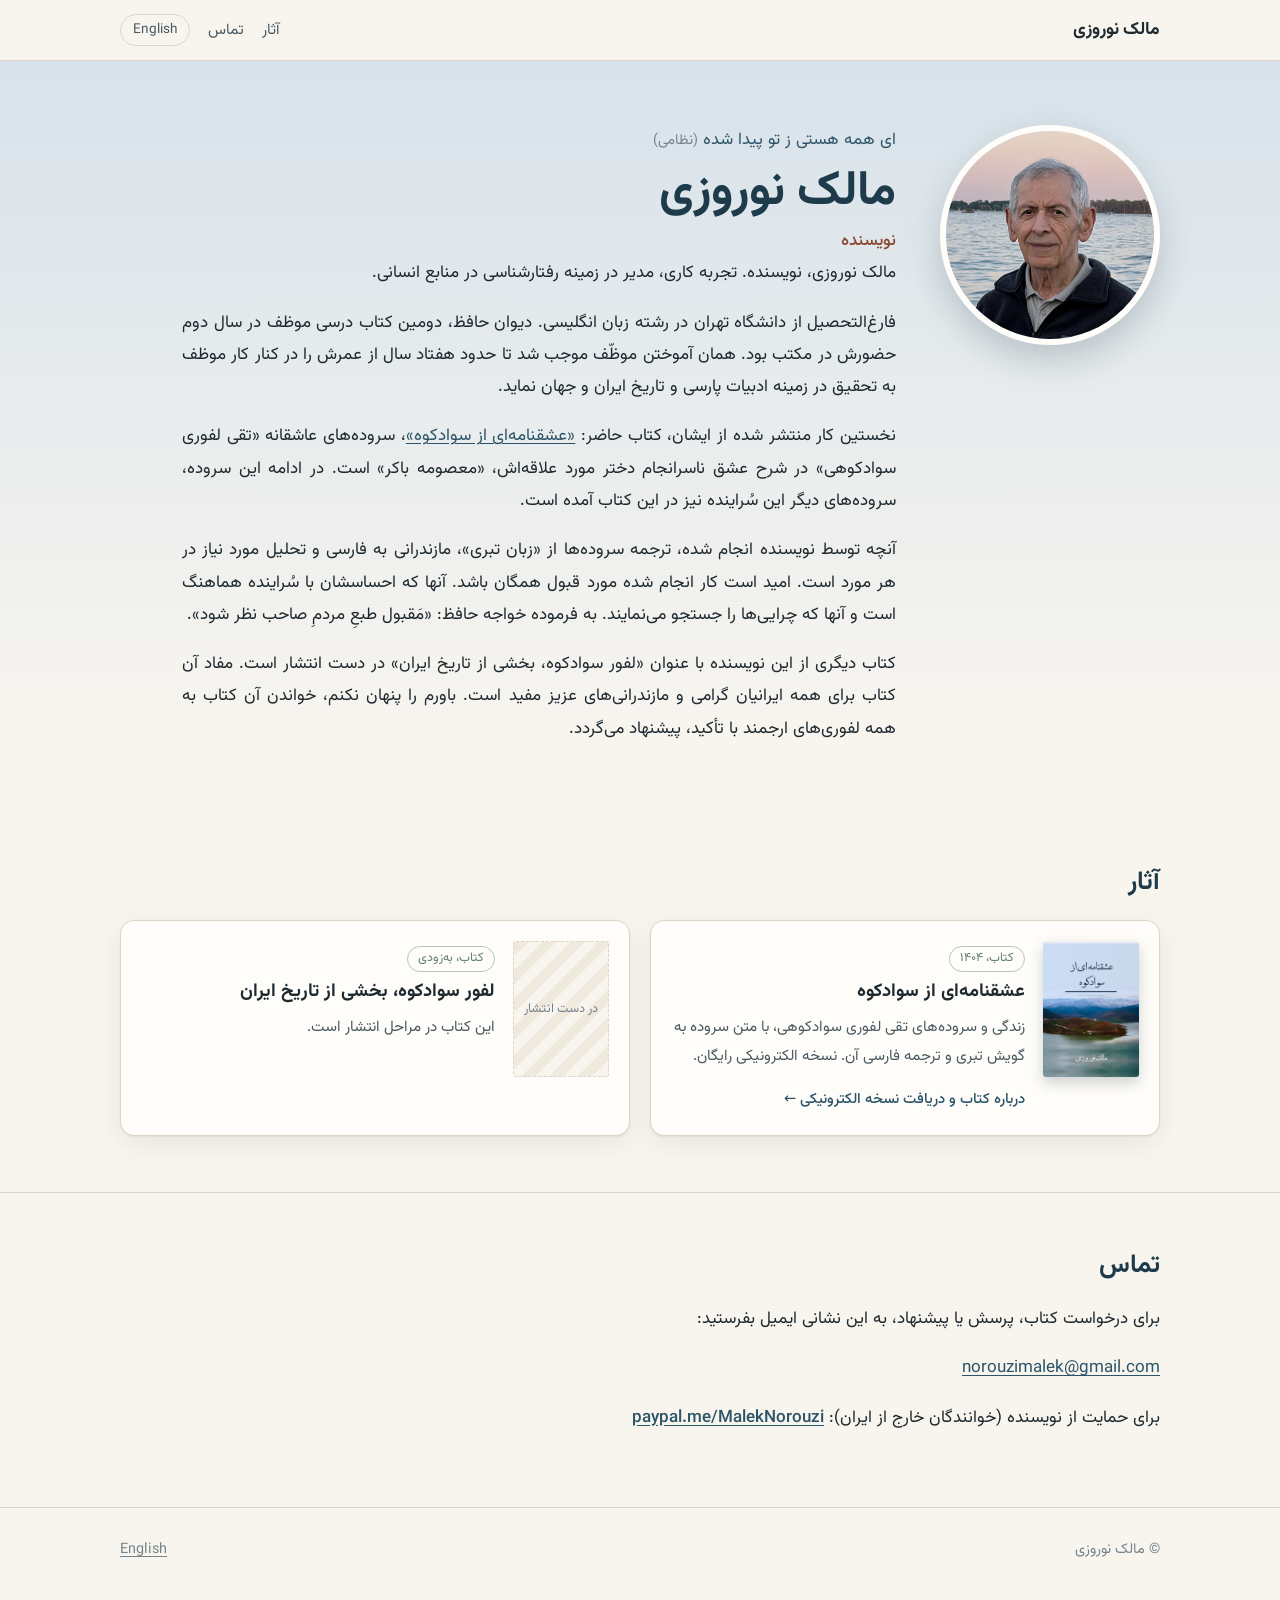
==== commit d91fb4d0: "Remove location line" ====
--- a/index.html
+++ b/index.html
@@ -36,7 +36,6 @@
         <p class="epigraph">ای همه هستی ز تو پیدا شده <span class="src">(نظامی)</span></p>
         <h1>مالک نوروزی</h1>
         <p class="role">نویسنده</p>
-        <p class="place">کانادا</p>
         <div class="bio prose">
           <p>مالک نوروزی، نویسنده. تجربه کاری، مدیر در زمینه رفتارشناسی در منابع انسانی.</p>
           <p>فارغ‌التحصیل از دانشگاه تهران در رشته زبان انگلیسی. دیوان حافظ، دومین کتاب درسی موظف در سال دوم حضورش در مکتب بود. همان آموختن موظّف موجب شد تا حدود هفتاد سال از عمرش را در کنار کار موظف به تحقیق در زمینه ادبیات پارسی و تاریخ ایران و جهان نماید.</p>
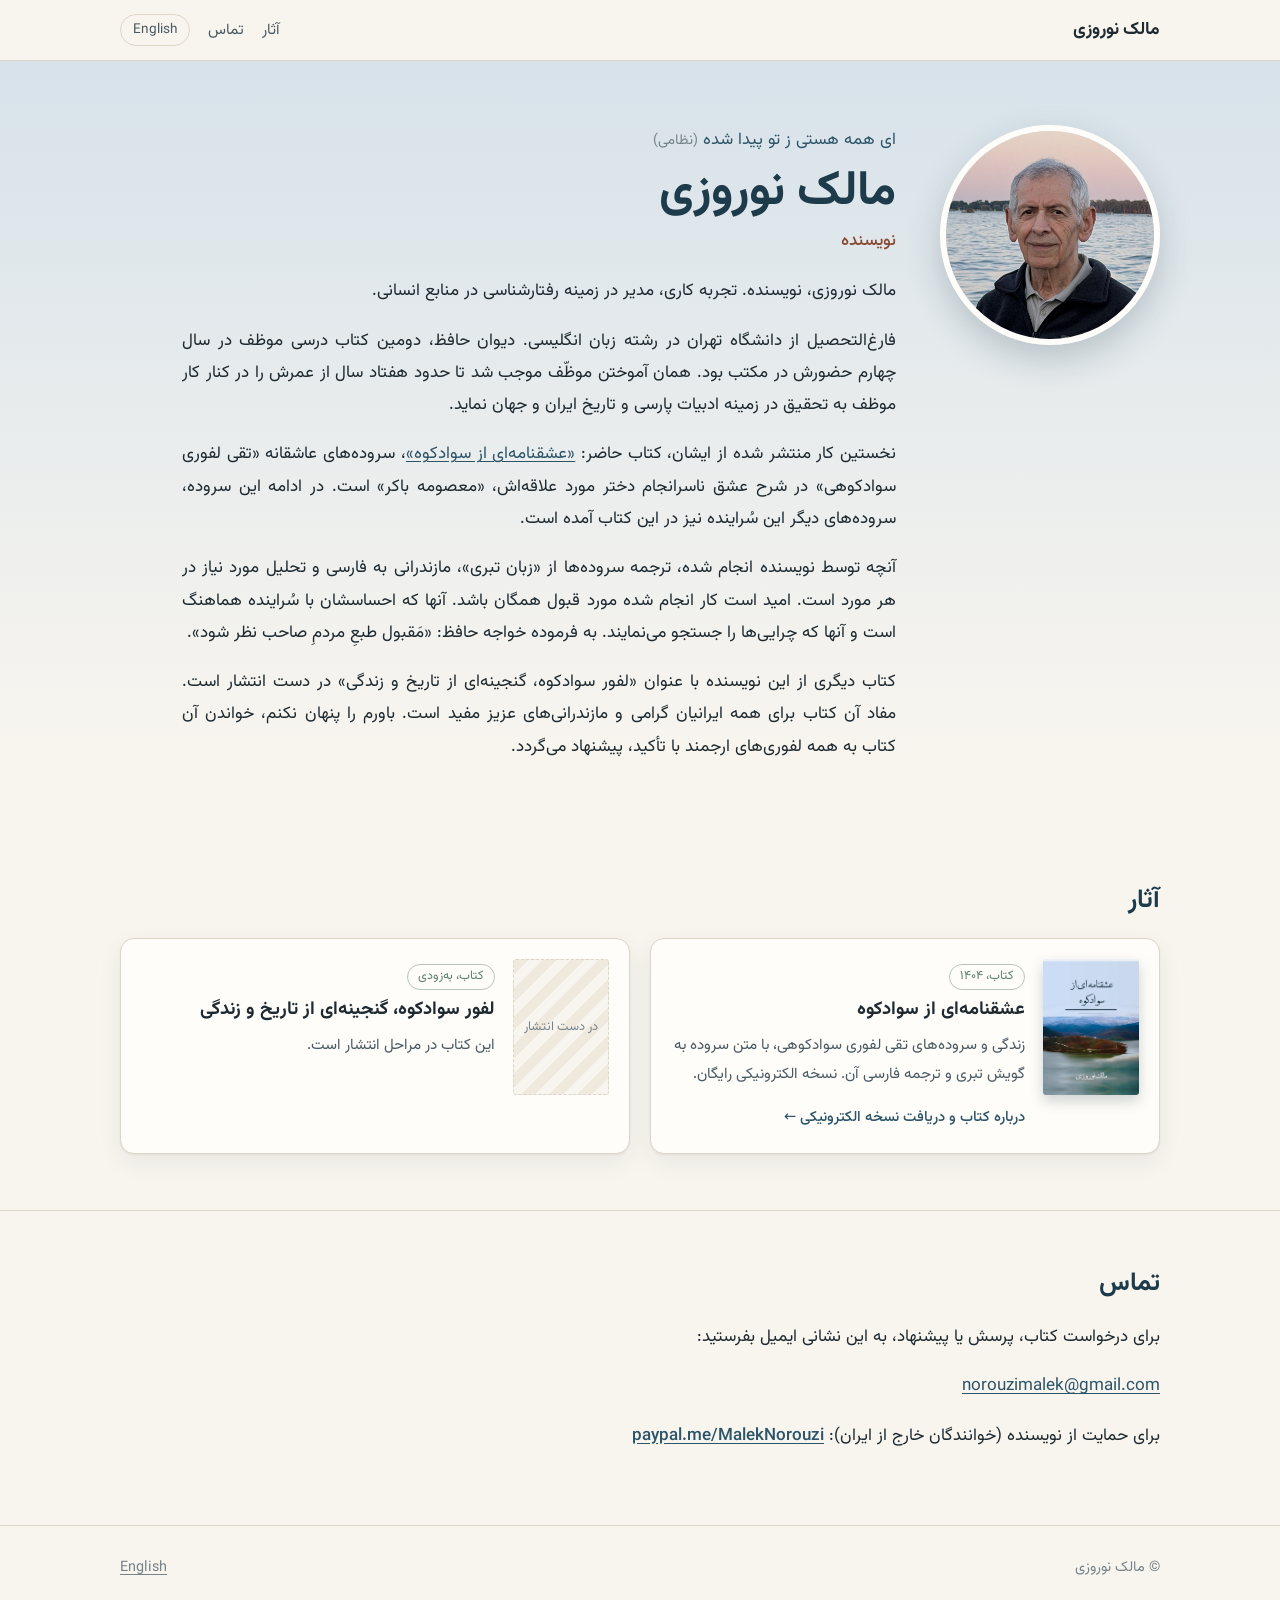
==== commit c1454011: "Bio: fourth year at maktab; new title for next book" ====
--- a/index.html
+++ b/index.html
@@ -38,10 +38,10 @@
         <p class="role">نویسنده</p>
         <div class="bio prose">
           <p>مالک نوروزی، نویسنده. تجربه کاری، مدیر در زمینه رفتارشناسی در منابع انسانی.</p>
-          <p>فارغ‌التحصیل از دانشگاه تهران در رشته زبان انگلیسی. دیوان حافظ، دومین کتاب درسی موظف در سال دوم حضورش در مکتب بود. همان آموختن موظّف موجب شد تا حدود هفتاد سال از عمرش را در کنار کار موظف به تحقیق در زمینه ادبیات پارسی و تاریخ ایران و جهان نماید.</p>
+          <p>فارغ‌التحصیل از دانشگاه تهران در رشته زبان انگلیسی. دیوان حافظ، دومین کتاب درسی موظف در سال چهارم حضورش در مکتب بود. همان آموختن موظّف موجب شد تا حدود هفتاد سال از عمرش را در کنار کار موظف به تحقیق در زمینه ادبیات پارسی و تاریخ ایران و جهان نماید.</p>
           <p>نخستین کار منتشر شده از ایشان، کتاب حاضر: <a href="eshghnameh/">«عشقنامه‌ای از سوادکوه»</a>، سروده‌های عاشقانه «تقی لفوری سوادکوهی» در شرح عشق ناسرانجام دختر مورد علاقه‌اش، «معصومه باکر» است. در ادامه این سروده، سروده‌های دیگر این سُراینده نیز در این کتاب آمده است.</p>
           <p>آنچه توسط نویسنده انجام شده، ترجمه سروده‌ها از «زبان تبری»، مازندرانی به فارسی و تحلیل مورد نیاز در هر مورد است. امید است کار انجام شده مورد قبول همگان باشد. آنها که احساسشان با سُراینده هماهنگ است و آنها که چرایی‌ها را جستجو می‌نمایند. به فرموده خواجه حافظ: «مَقبول طبعِ مردمِ صاحب نظر شود».</p>
-          <p>کتاب دیگری از این نویسنده با عنوان «لفور سوادکوه، بخشی از تاریخ ایران» در دست انتشار است. مفاد آن کتاب برای همه ایرانیان گرامی و مازندرانی‌های عزیز مفید است. باورم را پنهان نکنم، خواندن آن کتاب به همه لفوری‌های ارجمند با تأکید، پیشنهاد می‌گردد.</p>
+          <p>کتاب دیگری از این نویسنده با عنوان «لفور سوادکوه، گنجینه‌ای از تاریخ و زندگی» در دست انتشار است. مفاد آن کتاب برای همه ایرانیان گرامی و مازندرانی‌های عزیز مفید است. باورم را پنهان نکنم، خواندن آن کتاب به همه لفوری‌های ارجمند با تأکید، پیشنهاد می‌گردد.</p>
         </div>
       </div>
     </div>
@@ -66,7 +66,7 @@
           <div class="thumb-placeholder">در دست انتشار</div>
           <div>
             <span class="kind">کتاب، به‌زودی</span>
-            <h3>لفور سوادکوه، بخشی از تاریخ ایران</h3>
+            <h3>لفور سوادکوه، گنجینه‌ای از تاریخ و زندگی</h3>
             <p>این کتاب در مراحل انتشار است.</p>
           </div>
         </div>
--- a/assets/css/site.css
+++ b/assets/css/site.css
@@ -245,8 +245,7 @@
   box-shadow: 0 14px 34px rgba(29,59,74,.22);
 }
 .profile h1 { font-size: clamp(2.1rem, 5.5vw, 3rem); line-height: 1.25; margin: 6px 0 2px; color: var(--deep); }
-.profile .role { color: var(--earth); font-weight: 500; margin: 0; }
-.profile .place { color: var(--ink-3); font-size: .95rem; margin: 0 0 18px; }
+.profile .role { color: var(--earth); font-weight: 500; margin: 0 0 18px; }
 .profile .bio p { color: var(--ink); }
 @media (max-width: 760px) {
   .profile { padding: 40px 0 28px; }
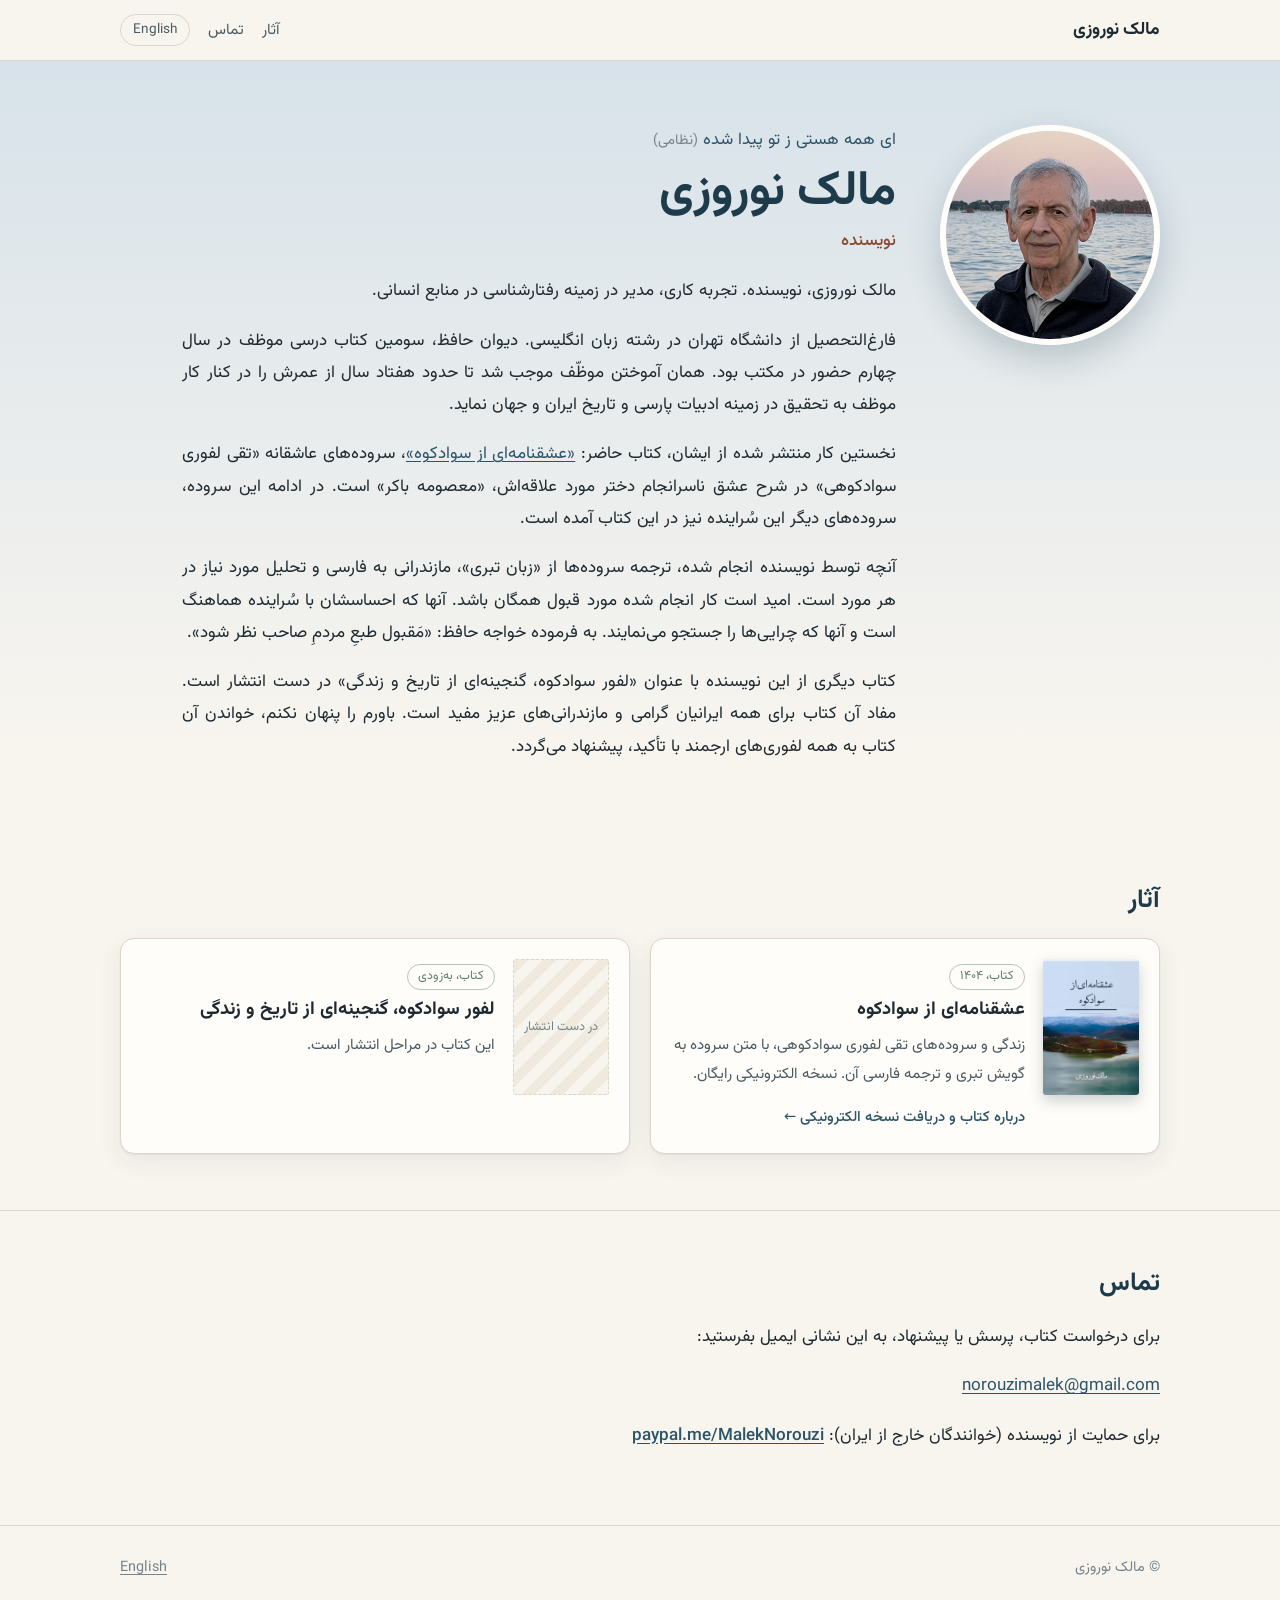
==== commit 7967dd2c: "Bio: Hafez was the third textbook Updated the text regarding the third textbook in the biography sec" ====
--- a/index.html
+++ b/index.html
@@ -38,7 +38,7 @@
         <p class="role">نویسنده</p>
         <div class="bio prose">
           <p>مالک نوروزی، نویسنده. تجربه کاری، مدیر در زمینه رفتارشناسی در منابع انسانی.</p>
-          <p>فارغ‌التحصیل از دانشگاه تهران در رشته زبان انگلیسی. دیوان حافظ، دومین کتاب درسی موظف در سال چهارم حضورش در مکتب بود. همان آموختن موظّف موجب شد تا حدود هفتاد سال از عمرش را در کنار کار موظف به تحقیق در زمینه ادبیات پارسی و تاریخ ایران و جهان نماید.</p>
+          <p>فارغ‌التحصیل از دانشگاه تهران در رشته زبان انگلیسی. دیوان حافظ، سومین کتاب درسی موظف در سال چهارم حضور در مکتب بود. همان آموختن موظّف موجب شد تا حدود هفتاد سال از عمرش را در کنار کار موظف به تحقیق در زمینه ادبیات پارسی و تاریخ ایران و جهان نماید.</p>
           <p>نخستین کار منتشر شده از ایشان، کتاب حاضر: <a href="eshghnameh/">«عشقنامه‌ای از سوادکوه»</a>، سروده‌های عاشقانه «تقی لفوری سوادکوهی» در شرح عشق ناسرانجام دختر مورد علاقه‌اش، «معصومه باکر» است. در ادامه این سروده، سروده‌های دیگر این سُراینده نیز در این کتاب آمده است.</p>
           <p>آنچه توسط نویسنده انجام شده، ترجمه سروده‌ها از «زبان تبری»، مازندرانی به فارسی و تحلیل مورد نیاز در هر مورد است. امید است کار انجام شده مورد قبول همگان باشد. آنها که احساسشان با سُراینده هماهنگ است و آنها که چرایی‌ها را جستجو می‌نمایند. به فرموده خواجه حافظ: «مَقبول طبعِ مردمِ صاحب نظر شود».</p>
           <p>کتاب دیگری از این نویسنده با عنوان «لفور سوادکوه، گنجینه‌ای از تاریخ و زندگی» در دست انتشار است. مفاد آن کتاب برای همه ایرانیان گرامی و مازندرانی‌های عزیز مفید است. باورم را پنهان نکنم، خواندن آن کتاب به همه لفوری‌های ارجمند با تأکید، پیشنهاد می‌گردد.</p>
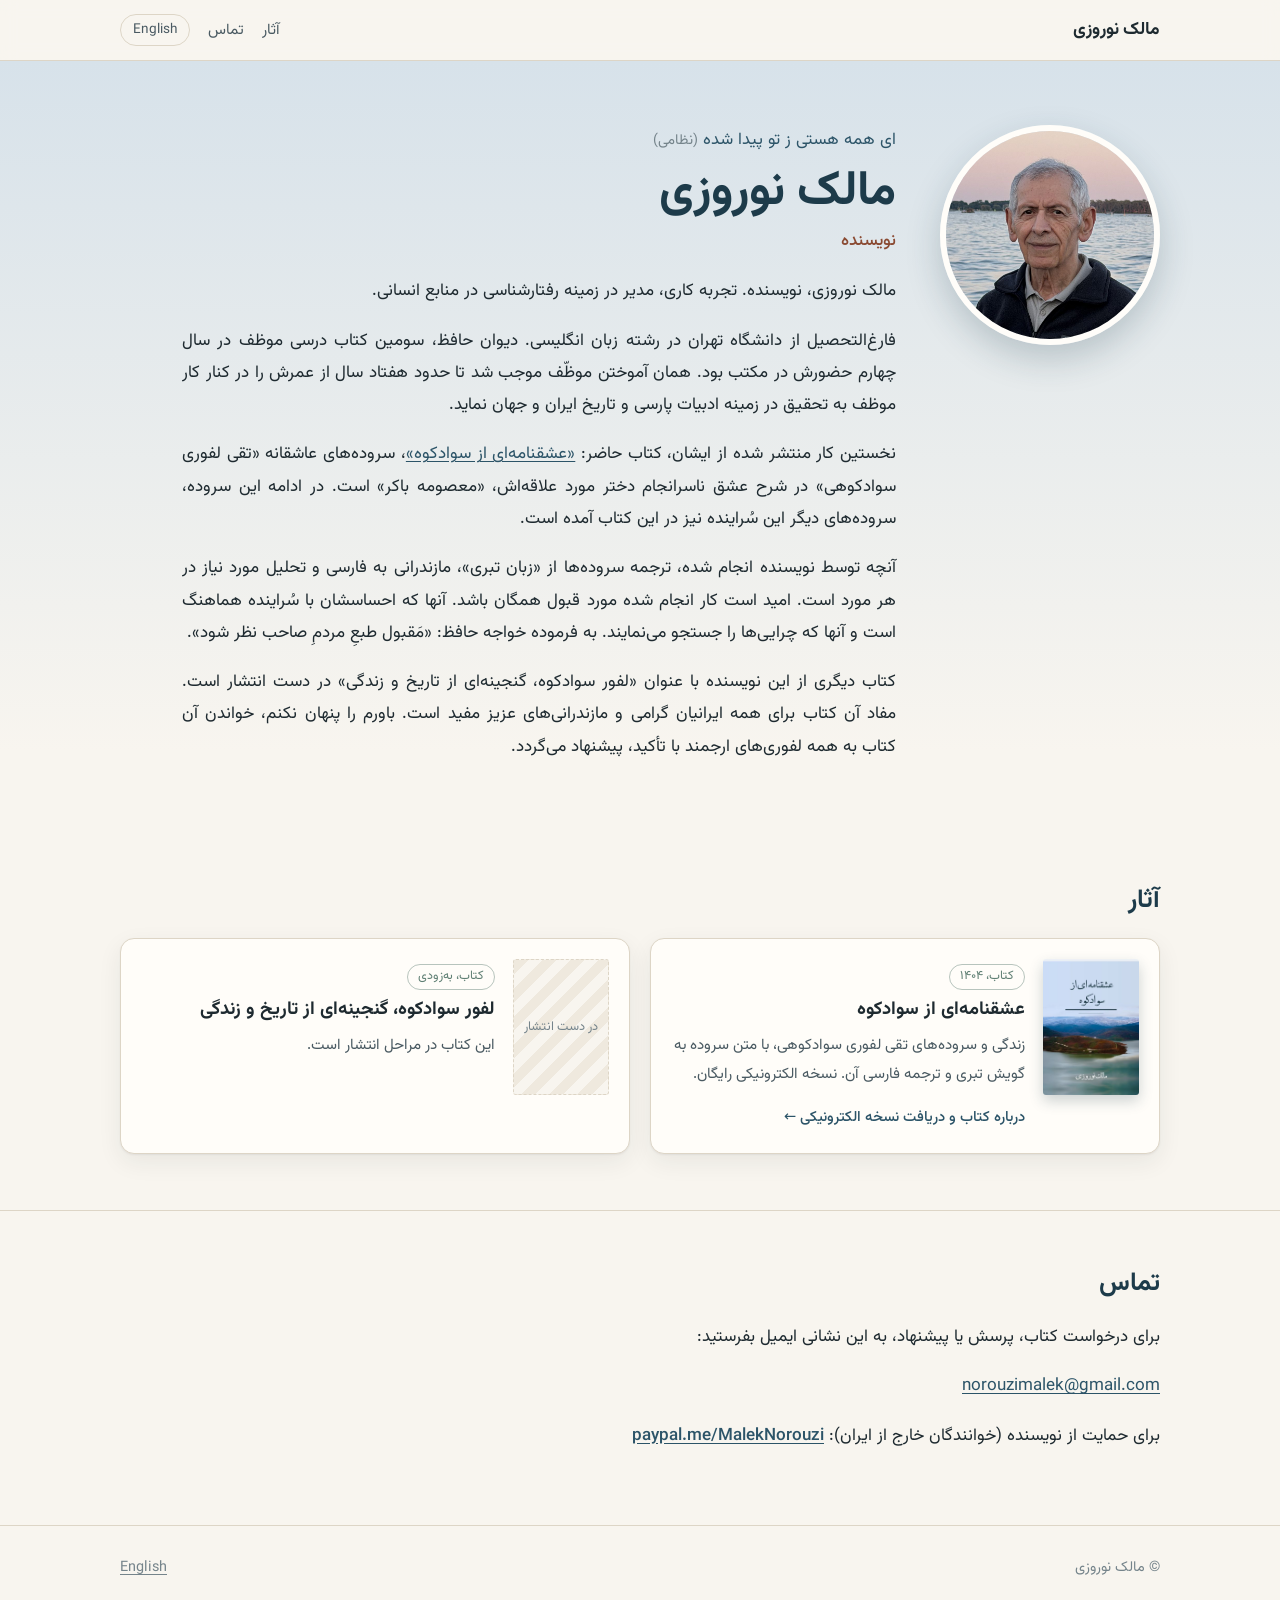
==== commit 26ecdaed: "Fix sentence structure in author bio Corrected a sentence structure and added 'حضورش' for clarity." ====
--- a/index.html
+++ b/index.html
@@ -38,7 +38,7 @@
         <p class="role">نویسنده</p>
         <div class="bio prose">
           <p>مالک نوروزی، نویسنده. تجربه کاری، مدیر در زمینه رفتارشناسی در منابع انسانی.</p>
-          <p>فارغ‌التحصیل از دانشگاه تهران در رشته زبان انگلیسی. دیوان حافظ، سومین کتاب درسی موظف در سال چهارم حضور در مکتب بود. همان آموختن موظّف موجب شد تا حدود هفتاد سال از عمرش را در کنار کار موظف به تحقیق در زمینه ادبیات پارسی و تاریخ ایران و جهان نماید.</p>
+          <p>فارغ‌التحصیل از دانشگاه تهران در رشته زبان انگلیسی. دیوان حافظ، سومین کتاب درسی موظف در سال چهارم حضورش در مکتب بود. همان آموختن موظّف موجب شد تا حدود هفتاد سال از عمرش را در کنار کار موظف به تحقیق در زمینه ادبیات پارسی و تاریخ ایران و جهان نماید.</p>
           <p>نخستین کار منتشر شده از ایشان، کتاب حاضر: <a href="eshghnameh/">«عشقنامه‌ای از سوادکوه»</a>، سروده‌های عاشقانه «تقی لفوری سوادکوهی» در شرح عشق ناسرانجام دختر مورد علاقه‌اش، «معصومه باکر» است. در ادامه این سروده، سروده‌های دیگر این سُراینده نیز در این کتاب آمده است.</p>
           <p>آنچه توسط نویسنده انجام شده، ترجمه سروده‌ها از «زبان تبری»، مازندرانی به فارسی و تحلیل مورد نیاز در هر مورد است. امید است کار انجام شده مورد قبول همگان باشد. آنها که احساسشان با سُراینده هماهنگ است و آنها که چرایی‌ها را جستجو می‌نمایند. به فرموده خواجه حافظ: «مَقبول طبعِ مردمِ صاحب نظر شود».</p>
           <p>کتاب دیگری از این نویسنده با عنوان «لفور سوادکوه، گنجینه‌ای از تاریخ و زندگی» در دست انتشار است. مفاد آن کتاب برای همه ایرانیان گرامی و مازندرانی‌های عزیز مفید است. باورم را پنهان نکنم، خواندن آن کتاب به همه لفوری‌های ارجمند با تأکید، پیشنهاد می‌گردد.</p>
